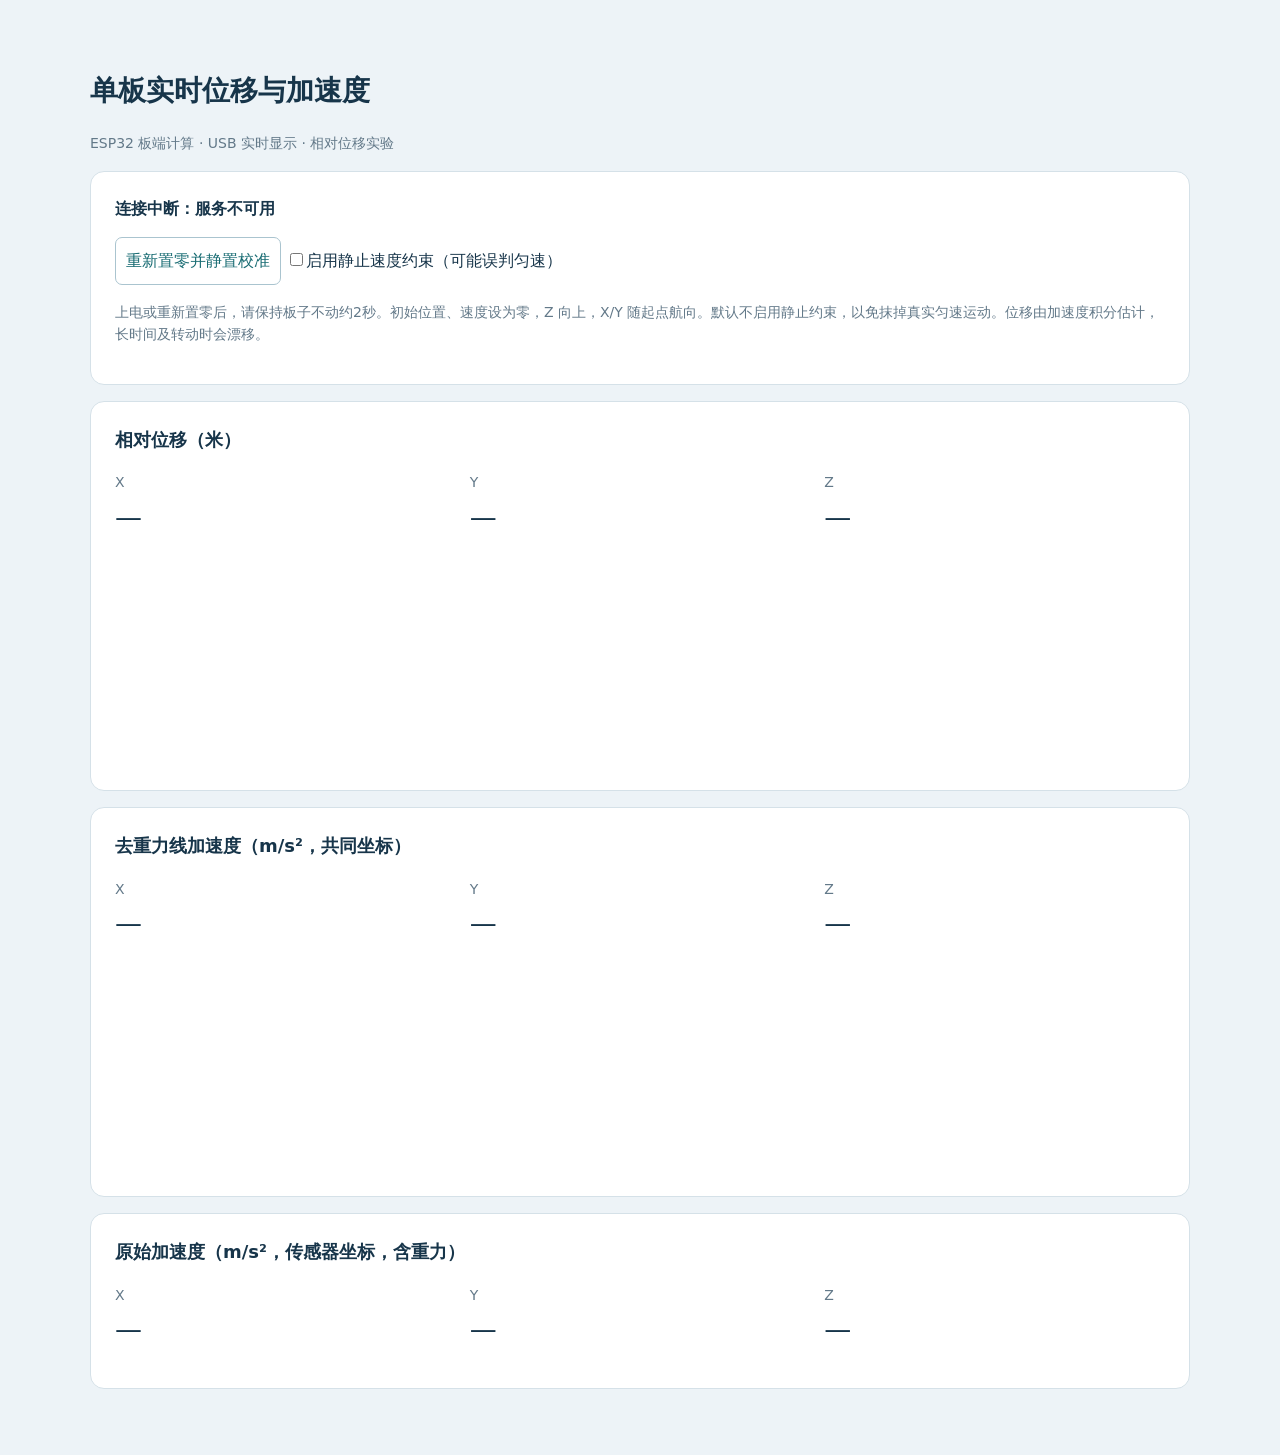
==== host/web/live_board_motion.html @ 04ec7331 "feat: add onboard single-board displacement and live acceleration display" ====
<!doctype html><html lang="zh-CN"><meta charset="utf-8"><meta name="viewport" content="width=device-width,initial-scale=1"><title>单板实时位移与加速度</title><style>
body{font:16px/1.6 system-ui,"Microsoft YaHei",sans-serif;background:#edf3f7;color:#17354a;max-width:1100px;margin:30px auto;padding:20px}h1{font-size:28px}.card{background:white;padding:24px;border-radius:14px;border:1px solid #d5e1e8;margin:16px 0}.grid{display:grid;grid-template-columns:repeat(3,1fr);gap:14px}.value{font-size:27px;font-variant-numeric:tabular-nums}.muted{color:#637989;font-size:14px}button{font:inherit;border:1px solid #aac4cf;background:white;border-radius:7px;padding:10px;color:#176b72}canvas{width:100%;height:220px}#status{font-weight:600}h2{font-size:18px;margin-top:0}@media(max-width:600px){.grid{grid-template-columns:1fr}.value{font-size:23px}}
</style><h1>单板实时位移与加速度</h1><p class="muted">ESP32 板端计算 · USB 实时显示 · 相对位移实验</p><section class="card"><div id="status">等待实板数据…</div><div id="identity" class="muted"></div><p><button id="reset">重新置零并静置校准</button> <label><input type="checkbox" id="zupt">启用静止速度约束（可能误判匀速）</label></p><p class="muted">上电或重新置零后，请保持板子不动约2秒。初始位置、速度设为零，Z 向上，X/Y 随起点航向。默认不启用静止约束，以免抹掉真实匀速运动。位移由加速度积分估计，长时间及转动时会漂移。</p></section>
<section class="card"><h2>相对位移（米）</h2><div class="grid" id="position"></div><canvas id="plotP" width="1000" height="220"></canvas></section>
<section class="card"><h2>去重力线加速度（m/s²，共同坐标）</h2><div class="grid" id="linear_accel"></div><canvas id="plotA" width="1000" height="220"></canvas></section>
<section class="card"><h2>原始加速度（m/s²，传感器坐标，含重力）</h2><div class="grid" id="raw_accel"></div><p id="velocity" class="muted"></p></section>
<script>
const $=id=>document.getElementById(id),history=[];let last=null,pending=false;
function values(id,v,valid){$(id).replaceChildren();v.forEach((x,k)=>{const el=document.createElement('div');el.innerHTML='<span class="muted">'+['X','Y','Z'][k]+'</span><div class="value">'+(valid?x.toFixed(4):'—')+'</div>';$(id).append(el);});}
function plot(id,key){const ctx=$(id).getContext('2d');ctx.clearRect(0,0,1000,220);if(history.length<2)return;const all=history.flatMap(r=>r[key]),lo=Math.min(0,...all),hi=Math.max(0,...all),pad=Math.max(.01,(hi-lo)*.1),min=lo-pad,max=hi+pad;ctx.font='12px system-ui';ctx.fillStyle='#637989';ctx.fillText(max.toFixed(3),5,20);ctx.fillText(min.toFixed(3),5,200);for(let k=0;k<3;k++){ctx.strokeStyle=['#b54d00','#0072b2','#007b63'][k];ctx.setLineDash([[6,3],[2,3],[]][k]);ctx.beginPath();history.forEach((r,i)=>{const x=65+i/(history.length-1)*915,y=195-(r[key][k]-min)/(max-min)*170;i?ctx.lineTo(x,y):ctx.moveTo(x,y);});ctx.stroke();}ctx.setLineDash([]);ctx.fillText('最近 '+(history.length/25).toFixed(1)+' 秒 · X 橙 / Y 蓝 / Z 绿',65,218);}
async function command(path){const r=await fetch(path,{method:'POST'});if(!r.ok)throw Error('指令未成功：'+r.status);}
$('reset').onclick=async()=>{try{await command('/reset');await command($('zupt').checked?'/zupt-on':'/zupt-off');history.length=0;}catch(e){$('status').textContent=e.message;}};
$('zupt').onchange=async()=>{try{await command($('zupt').checked?'/zupt-on':'/zupt-off');}catch(e){$('status').textContent=e.message;}};
setInterval(async()=>{if(pending)return;pending=true;try{const r=await fetch('/api');if(!r.ok)throw Error('服务不可用');const s=await r.json(),valid=s.valid&&s.ready;$('status').textContent=(s.valid?s.message:'数据已停止／等待板卡')+(s.holding?' · 静止约束中':'');$('identity').textContent=`${s.device||'等待设备身份'} · ${s.firmware||''} · 已收 ${s.frames} 帧 · ${s.valid?'数据新鲜':'过期'}`;for(const id of ['position','linear_accel','raw_accel'])values(id,s[id]||[0,0,0],id==='raw_accel'?s.valid:valid);$('velocity').textContent='速度 m/s：'+(valid?s.velocity.map(v=>v.toFixed(4)).join(' / '):'—');const key=s.boot+':'+s.sequence;if(s.valid&&key!==last){if(!s.ready)history.length=0;else{history.push(s);if(history.length>750)history.shift();}last=key;}plot('plotP','position');plot('plotA','linear_accel');}catch(e){$('status').textContent='连接中断：'+e.message;for(const id of ['position','linear_accel','raw_accel'])values(id,[0,0,0],false);}finally{pending=false;}},40);
</script></html>
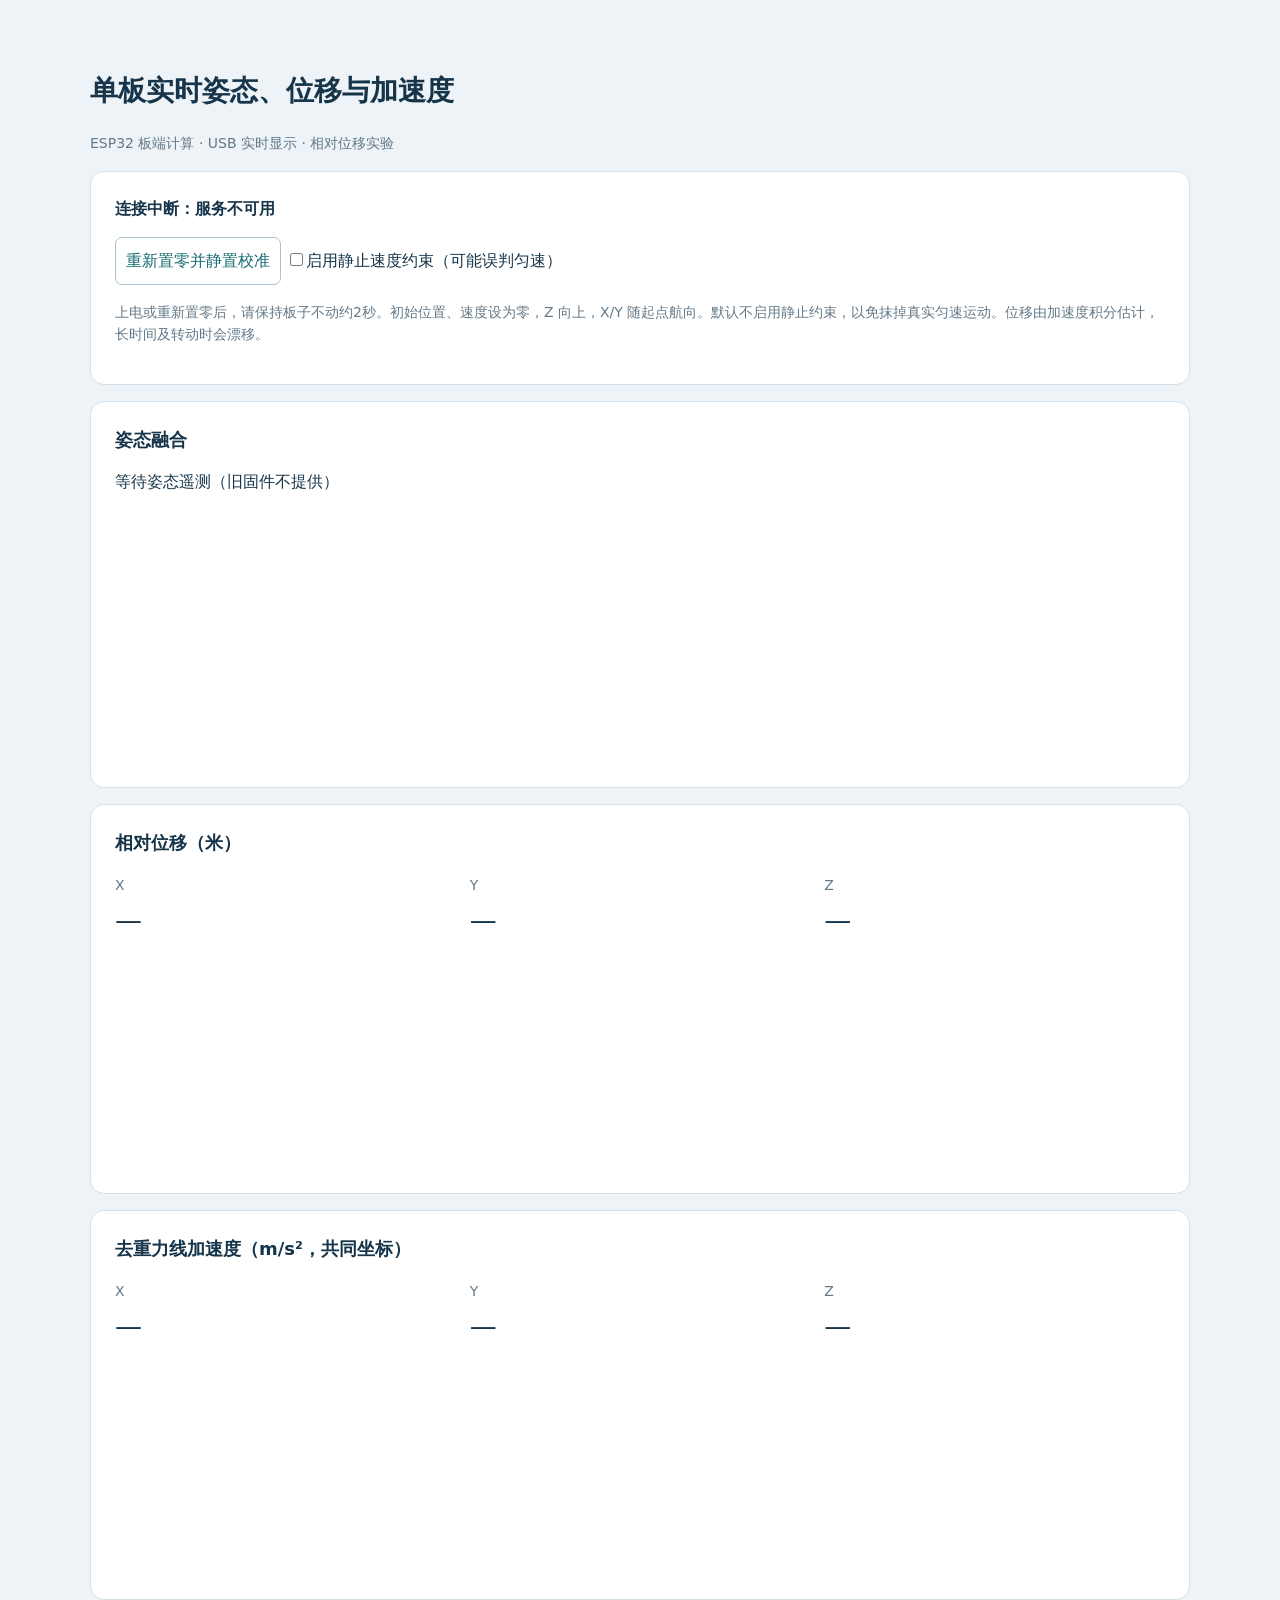
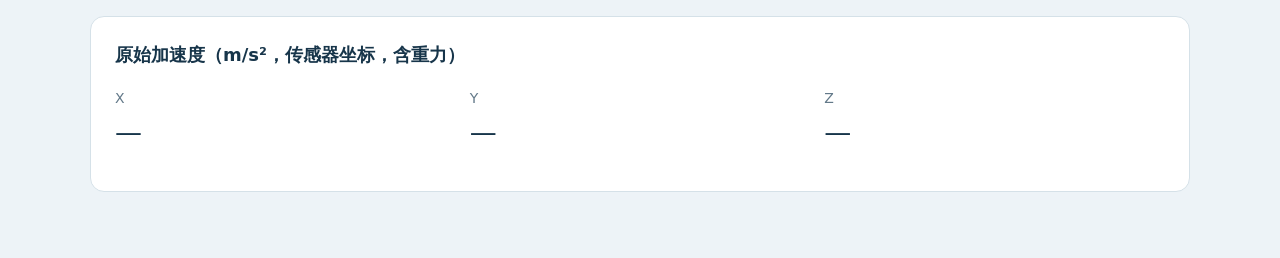
==== commit 94159ad9: "feat: add VQF firmware and two-node arm constraint validation" ====
--- a/host/web/live_board_motion.html
+++ b/host/web/live_board_motion.html
@@ -1,6 +1,7 @@
-<!doctype html><html lang="zh-CN"><meta charset="utf-8"><meta name="viewport" content="width=device-width,initial-scale=1"><title>单板实时位移与加速度</title><style>
+<!doctype html><html lang="zh-CN"><meta charset="utf-8"><meta name="viewport" content="width=device-width,initial-scale=1"><title>单板实时姿态、位移与加速度</title><style>
 body{font:16px/1.6 system-ui,"Microsoft YaHei",sans-serif;background:#edf3f7;color:#17354a;max-width:1100px;margin:30px auto;padding:20px}h1{font-size:28px}.card{background:white;padding:24px;border-radius:14px;border:1px solid #d5e1e8;margin:16px 0}.grid{display:grid;grid-template-columns:repeat(3,1fr);gap:14px}.value{font-size:27px;font-variant-numeric:tabular-nums}.muted{color:#637989;font-size:14px}button{font:inherit;border:1px solid #aac4cf;background:white;border-radius:7px;padding:10px;color:#176b72}canvas{width:100%;height:220px}#status{font-weight:600}h2{font-size:18px;margin-top:0}@media(max-width:600px){.grid{grid-template-columns:1fr}.value{font-size:23px}}
-</style><h1>单板实时位移与加速度</h1><p class="muted">ESP32 板端计算 · USB 实时显示 · 相对位移实验</p><section class="card"><div id="status">等待实板数据…</div><div id="identity" class="muted"></div><p><button id="reset">重新置零并静置校准</button> <label><input type="checkbox" id="zupt">启用静止速度约束（可能误判匀速）</label></p><p class="muted">上电或重新置零后，请保持板子不动约2秒。初始位置、速度设为零，Z 向上，X/Y 随起点航向。默认不启用静止约束，以免抹掉真实匀速运动。位移由加速度积分估计，长时间及转动时会漂移。</p></section>
+</style><h1>单板实时姿态、位移与加速度</h1><p class="muted">ESP32 板端计算 · USB 实时显示 · 相对位移实验</p><section class="card"><div id="status">等待实板数据…</div><div id="identity" class="muted"></div><p><button id="reset">重新置零并静置校准</button> <label><input type="checkbox" id="zupt">启用静止速度约束（可能误判匀速）</label></p><p class="muted">上电或重新置零后，请保持板子不动约2秒。初始位置、速度设为零，Z 向上，X/Y 随起点航向。默认不启用静止约束，以免抹掉真实匀速运动。位移由加速度积分估计，长时间及转动时会漂移。</p></section>
+<section class="card"><h2>姿态融合</h2><div id="fusion">等待姿态遥测（旧固件不提供）</div><div id="angles" class="grid"></div><canvas id="board" width="800" height="260" style="height:260px"></canvas></section>
 <section class="card"><h2>相对位移（米）</h2><div class="grid" id="position"></div><canvas id="plotP" width="1000" height="220"></canvas></section>
 <section class="card"><h2>去重力线加速度（m/s²，共同坐标）</h2><div class="grid" id="linear_accel"></div><canvas id="plotA" width="1000" height="220"></canvas></section>
 <section class="card"><h2>原始加速度（m/s²，传感器坐标，含重力）</h2><div class="grid" id="raw_accel"></div><p id="velocity" class="muted"></p></section>
@@ -8,8 +9,9 @@
 const $=id=>document.getElementById(id),history=[];let last=null,pending=false;
 function values(id,v,valid){$(id).replaceChildren();v.forEach((x,k)=>{const el=document.createElement('div');el.innerHTML='<span class="muted">'+['X','Y','Z'][k]+'</span><div class="value">'+(valid?x.toFixed(4):'—')+'</div>';$(id).append(el);});}
 function plot(id,key){const ctx=$(id).getContext('2d');ctx.clearRect(0,0,1000,220);if(history.length<2)return;const all=history.flatMap(r=>r[key]),lo=Math.min(0,...all),hi=Math.max(0,...all),pad=Math.max(.01,(hi-lo)*.1),min=lo-pad,max=hi+pad;ctx.font='12px system-ui';ctx.fillStyle='#637989';ctx.fillText(max.toFixed(3),5,20);ctx.fillText(min.toFixed(3),5,200);for(let k=0;k<3;k++){ctx.strokeStyle=['#b54d00','#0072b2','#007b63'][k];ctx.setLineDash([[6,3],[2,3],[]][k]);ctx.beginPath();history.forEach((r,i)=>{const x=65+i/(history.length-1)*915,y=195-(r[key][k]-min)/(max-min)*170;i?ctx.lineTo(x,y):ctx.moveTo(x,y);});ctx.stroke();}ctx.setLineDash([]);ctx.fillText('最近 '+(history.length/25).toFixed(1)+' 秒 · X 橙 / Y 蓝 / Z 绿',65,218);}
+function renderFusion(s){const f=s.fusion,ok=s.valid&&f&&Math.abs(s.received-f.received)<.5;if(!ok){$('fusion').textContent='无有效姿态遥测';$('angles').textContent='';$('board').getContext('2d').clearRect(0,0,800,260);return;}const [w,x,y,z]=f.quaternion;const e=[Math.atan2(2*(w*x+y*z),1-2*(x*x+y*y)),Math.asin(Math.max(-1,Math.min(1,2*(w*y-z*x)))),Math.atan2(2*(w*z+x*y),1-2*(y*y+z*z))].map(v=>v*180/Math.PI);$('fusion').textContent=f.algorithm+' · '+(f.rest?'检测到静止':'运动／等待静止')+' · 零偏 °/s：'+f.gyro_bias_dps.map(v=>v.toFixed(4)).join(' / ');$('angles').replaceChildren();e.forEach((v,k)=>{const d=document.createElement('div');d.textContent=['横滚 X','俯仰 Y','航向 Z'][k]+'：'+v.toFixed(2)+'°';$('angles').append(d);});const c=$('board').getContext('2d'),rot=([a,b,d])=>[(1-2*y*y-2*z*z)*a+2*(x*y-z*w)*b+2*(x*z+y*w)*d,2*(x*y+z*w)*a+(1-2*x*x-2*z*z)*b+2*(y*z-x*w)*d,2*(x*z-y*w)*a+2*(y*z+x*w)*b+(1-2*x*x-2*y*y)*d],proj=v=>[400+v[0]*110-v[1]*50,140-v[2]*95+v[1]*35];c.clearRect(0,0,800,260);c.lineWidth=3;c.beginPath();[[-1,-.5,0],[1,-.5,0],[1,.5,0],[-1,.5,0]].map(rot).map(proj).forEach((v,i)=>i?c.lineTo(...v):c.moveTo(...v));c.closePath();c.fillStyle='#b8dde9';c.fill();c.strokeStyle='#446b7c';c.stroke();[[1,0,0],[0,1,0],[0,0,1]].forEach((a,k)=>{const v=proj(rot(a));c.strokeStyle=['#b54d00','#007b63','#0072b2'][k];c.beginPath();c.moveTo(400,140);c.lineTo(...v);c.stroke();c.fillStyle=c.strokeStyle;c.fillText(['X','Y','Z'][k],v[0]+5,v[1]);});}
 async function command(path){const r=await fetch(path,{method:'POST'});if(!r.ok)throw Error('指令未成功：'+r.status);}
 $('reset').onclick=async()=>{try{await command('/reset');await command($('zupt').checked?'/zupt-on':'/zupt-off');history.length=0;}catch(e){$('status').textContent=e.message;}};
 $('zupt').onchange=async()=>{try{await command($('zupt').checked?'/zupt-on':'/zupt-off');}catch(e){$('status').textContent=e.message;}};
-setInterval(async()=>{if(pending)return;pending=true;try{const r=await fetch('/api');if(!r.ok)throw Error('服务不可用');const s=await r.json(),valid=s.valid&&s.ready;$('status').textContent=(s.valid?s.message:'数据已停止／等待板卡')+(s.holding?' · 静止约束中':'');$('identity').textContent=`${s.device||'等待设备身份'} · ${s.firmware||''} · 已收 ${s.frames} 帧 · ${s.valid?'数据新鲜':'过期'}`;for(const id of ['position','linear_accel','raw_accel'])values(id,s[id]||[0,0,0],id==='raw_accel'?s.valid:valid);$('velocity').textContent='速度 m/s：'+(valid?s.velocity.map(v=>v.toFixed(4)).join(' / '):'—');const key=s.boot+':'+s.sequence;if(s.valid&&key!==last){if(!s.ready)history.length=0;else{history.push(s);if(history.length>750)history.shift();}last=key;}plot('plotP','position');plot('plotA','linear_accel');}catch(e){$('status').textContent='连接中断：'+e.message;for(const id of ['position','linear_accel','raw_accel'])values(id,[0,0,0],false);}finally{pending=false;}},40);
+setInterval(async()=>{if(pending)return;pending=true;try{const r=await fetch('/api');if(!r.ok)throw Error('服务不可用');const s=await r.json(),valid=s.valid&&s.ready;$('status').textContent=(s.valid?s.message:'数据已停止／等待板卡')+(s.holding?' · 静止约束中':'');renderFusion(s);$('identity').textContent=`${s.device||'等待设备身份'} · ${s.firmware||''} · 已收 ${s.frames} 帧 · ${s.valid?'数据新鲜':'过期'}`;for(const id of ['position','linear_accel','raw_accel'])values(id,s[id]||[0,0,0],id==='raw_accel'?s.valid:valid);$('velocity').textContent='速度 m/s：'+(valid?s.velocity.map(v=>v.toFixed(4)).join(' / '):'—');const key=s.boot+':'+s.sequence;if(s.valid&&key!==last){if(!s.ready)history.length=0;else{history.push(s);if(history.length>750)history.shift();}last=key;}plot('plotP','position');plot('plotA','linear_accel');}catch(e){$('status').textContent='连接中断：'+e.message;for(const id of ['position','linear_accel','raw_accel'])values(id,[0,0,0],false);}finally{pending=false;}},40);
 </script></html>
